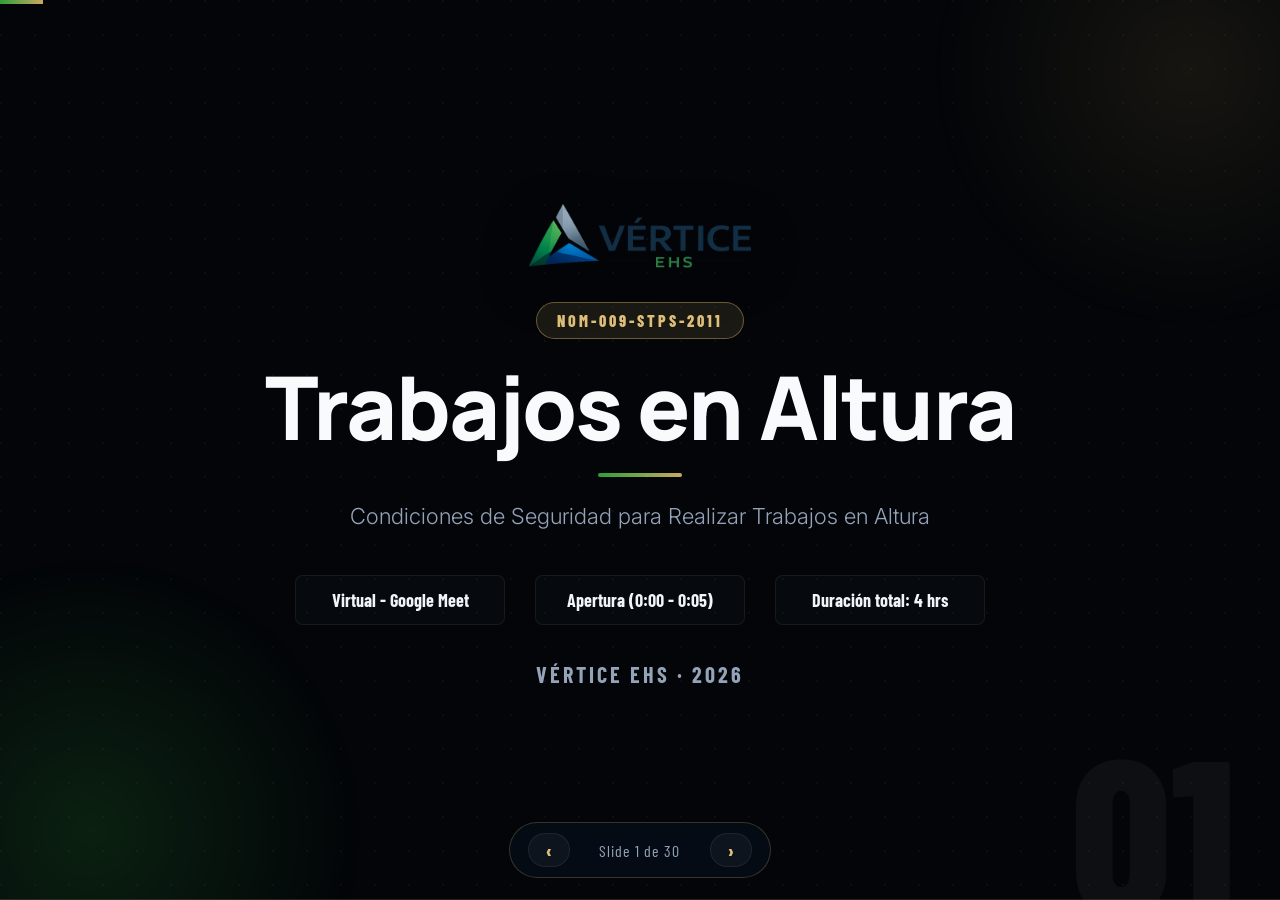
==== index.html @ 150cdebd "Add index.html for root URL redirection" ====
<!DOCTYPE html>
<html lang="es">
<head>
  <meta charset="utf-8">
  <title>Trabajo en Alturas (NOM-009-STPS-2011) - Vértice EHS</title>
  <meta http-equiv="refresh" content="0; url=HUB_CAPACITACION_EHS/DIA_1_TRABAJO_ALTURAS/presentacion_dia1.html">
  <style>
    body {
      background: #080f1a;
      color: #fff;
      font-family: sans-serif;
      display: flex;
      justify-content: center;
      align-items: center;
      height: 100vh;
      margin: 0;
    }
    .loader-box {
      text-align: center;
      padding: 30px;
      border: 1px solid rgba(255, 255, 255, 0.08);
      background: rgba(18, 37, 67, 0.4);
      border-radius: 12px;
      max-width: 500px;
    }
    a {
      color: #dfc07a;
      text-decoration: none;
      font-weight: bold;
    }
    a:hover {
      text-decoration: underline;
    }
  </style>
</head>
<body>
  <div class="loader-box">
    <h2 style="margin-bottom: 12px; font-weight: normal; color: #dfc07a;">Vértice EHS Academy</h2>
    <p>Redireccionando a la presentación de Trabajo en Alturas...</p>
    <p style="font-size: 0.9rem; margin-top: 20px; color: #8fa3bc;">Si no se redirige automáticamente, haga <a href="HUB_CAPACITACION_EHS/DIA_1_TRABAJO_ALTURAS/presentacion_dia1.html">clic aquí para ingresar</a>.</p>
  </div>
</body>
</html>
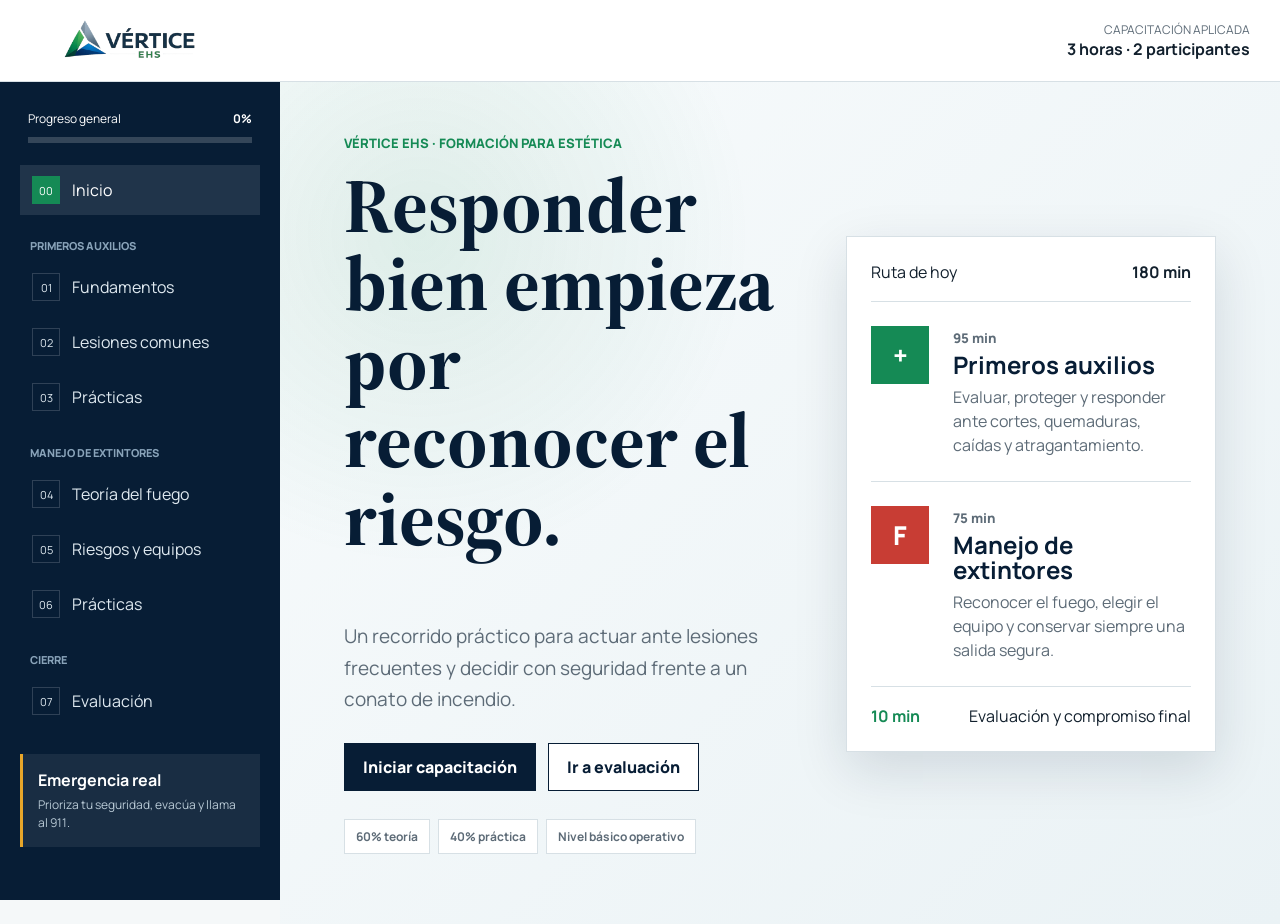
==== commit e2a1f744: "Replace alturas course with salon safety training" ====
--- a/index.html
+++ b/index.html
@@ -1,43 +1,219 @@
-<!DOCTYPE html>
-<html lang="es">
+<!doctype html>
+<html lang="es-MX">
 <head>
   <meta charset="utf-8">
-  <title>Trabajo en Alturas (NOM-009-STPS-2011) - Vértice EHS</title>
-  <meta http-equiv="refresh" content="0; url=HUB_CAPACITACION_EHS/DIA_1_TRABAJO_ALTURAS/presentacion_dia1.html">
-  <style>
-    body {
-      background: #080f1a;
-      color: #fff;
-      font-family: sans-serif;
-      display: flex;
-      justify-content: center;
-      align-items: center;
-      height: 100vh;
-      margin: 0;
-    }
-    .loader-box {
-      text-align: center;
-      padding: 30px;
-      border: 1px solid rgba(255, 255, 255, 0.08);
-      background: rgba(18, 37, 67, 0.4);
-      border-radius: 12px;
-      max-width: 500px;
-    }
-    a {
-      color: #dfc07a;
-      text-decoration: none;
-      font-weight: bold;
-    }
-    a:hover {
-      text-decoration: underline;
-    }
-  </style>
+  <meta name="viewport" content="width=device-width, initial-scale=1">
+  <meta name="theme-color" content="#071d35">
+  <title>Vértice EHS | Primeros Auxilios y Manejo de Extintores</title>
+  <meta name="description" content="Hub de capacitación Vértice EHS para primeros auxilios y manejo de extintores en una estética.">
+  <link rel="preconnect" href="https://fonts.googleapis.com">
+  <link rel="preconnect" href="https://fonts.gstatic.com" crossorigin>
+  <link href="https://fonts.googleapis.com/css2?family=Manrope:wght@400;500;600;700;800&family=Source+Serif+4:opsz,wght@8..60,600;8..60,700&display=swap" rel="stylesheet">
+  <link rel="stylesheet" href="styles.css">
 </head>
 <body>
-  <div class="loader-box">
-    <h2 style="margin-bottom: 12px; font-weight: normal; color: #dfc07a;">Vértice EHS Academy</h2>
-    <p>Redireccionando a la presentación de Trabajo en Alturas...</p>
-    <p style="font-size: 0.9rem; margin-top: 20px; color: #8fa3bc;">Si no se redirige automáticamente, haga <a href="HUB_CAPACITACION_EHS/DIA_1_TRABAJO_ALTURAS/presentacion_dia1.html">clic aquí para ingresar</a>.</p>
+  <header class="topbar">
+    <a class="brand" href="#inicio" aria-label="Vértice EHS, inicio">
+      <img src="assets/vertice-ehs-logo.png" alt="Vértice EHS">
+    </a>
+    <div class="session-meta">
+      <span>Capacitación aplicada</span>
+      <strong>3 horas · 2 participantes</strong>
+    </div>
+    <button class="menu-toggle" type="button" aria-label="Abrir menú" aria-expanded="false">☰</button>
+  </header>
+
+  <div class="app-shell">
+    <aside class="course-nav" aria-label="Navegación del curso">
+      <div class="nav-progress">
+        <div><span>Progreso general</span><strong id="progressText">0%</strong></div>
+        <div class="progress-track"><span id="progressBar"></span></div>
+      </div>
+      <nav>
+        <button class="nav-link active" data-target="inicio"><span>00</span>Inicio</button>
+        <p>Primeros auxilios</p>
+        <button class="nav-link" data-target="pa-fundamentos"><span>01</span>Fundamentos</button>
+        <button class="nav-link" data-target="pa-lesiones"><span>02</span>Lesiones comunes</button>
+        <button class="nav-link" data-target="pa-practicas"><span>03</span>Prácticas</button>
+        <p>Manejo de extintores</p>
+        <button class="nav-link" data-target="ex-teoria"><span>04</span>Teoría del fuego</button>
+        <button class="nav-link" data-target="ex-riesgos"><span>05</span>Riesgos y equipos</button>
+        <button class="nav-link" data-target="ex-practicas"><span>06</span>Prácticas</button>
+        <p>Cierre</p>
+        <button class="nav-link" data-target="evaluacion"><span>07</span>Evaluación</button>
+      </nav>
+      <div class="emergency-note"><b>Emergencia real</b><span>Prioriza tu seguridad, evacúa y llama al 911.</span></div>
+    </aside>
+
+    <main>
+      <section id="inicio" class="view active hero-view">
+        <div class="hero-copy">
+          <p class="kicker">Vértice EHS · Formación para estética</p>
+          <h1>Responder bien empieza por reconocer el riesgo.</h1>
+          <p class="lead">Un recorrido práctico para actuar ante lesiones frecuentes y decidir con seguridad frente a un conato de incendio.</p>
+          <div class="hero-actions">
+            <button class="primary" data-target="pa-fundamentos">Iniciar capacitación</button>
+            <button class="secondary" data-target="evaluacion">Ir a evaluación</button>
+          </div>
+          <div class="audience-line"><span>60% teoría</span><span>40% práctica</span><span>Nivel básico operativo</span></div>
+        </div>
+        <div class="route-board" aria-label="Ruta de capacitación">
+          <div class="route-head"><span>Ruta de hoy</span><strong>180 min</strong></div>
+          <article class="route pa-route">
+            <div class="route-icon">+</div>
+            <div><small>95 min</small><h2>Primeros auxilios</h2><p>Evaluar, proteger y responder ante cortes, quemaduras, caídas y atragantamiento.</p></div>
+          </article>
+          <article class="route fire-route">
+            <div class="route-icon">F</div>
+            <div><small>75 min</small><h2>Manejo de extintores</h2><p>Reconocer el fuego, elegir el equipo y conservar siempre una salida segura.</p></div>
+          </article>
+          <div class="route-close"><b>10 min</b><span>Evaluación y compromiso final</span></div>
+        </div>
+      </section>
+
+      <section id="pa-fundamentos" class="view">
+        <header class="section-title"><p>Módulo 01 · 35 min</p><h2>Fundamentos y evaluación inicial</h2><span>La prioridad no es “hacer mucho”; es evitar que la situación empeore.</span></header>
+        <div class="principle-grid">
+          <article><b>P</b><h3>Proteger</h3><p>Observa electricidad, químicos, vidrio, calor y tránsito de personas antes de acercarte.</p></article>
+          <article><b>A</b><h3>Avisar</h3><p>Pide apoyo, asigna a alguien la llamada al 911 y da ubicación, estado y riesgos.</p></article>
+          <article><b>S</b><h3>Socorrer</h3><p>Actúa dentro de tu capacitación: controla sangrado, tranquiliza y vigila cambios.</p></article>
+        </div>
+        <div class="content-split">
+          <article class="lesson-panel">
+            <h3>Evaluación primaria</h3>
+            <ol class="decision-list">
+              <li><span>1</span><div><b>¿La escena es segura?</b><p>No te conviertas en otra víctima.</p></div></li>
+              <li><span>2</span><div><b>¿Responde?</b><p>Habla fuerte, identifica cambios en conciencia.</p></div></li>
+              <li><span>3</span><div><b>¿Respira normalmente?</b><p>Si no respira o solo jadea, activa 911 y RCP si estás capacitado.</p></div></li>
+              <li><span>4</span><div><b>¿Hay sangrado grave?</b><p>Presión directa con material limpio y apoyo inmediato.</p></div></li>
+            </ol>
+          </article>
+          <article class="salon-map">
+            <div class="map-label">Estética · mapa de riesgos</div>
+            <button class="risk-dot r1" data-tip="Tijeras y navajas: cortes y sangrado.">1</button>
+            <button class="risk-dot r2" data-tip="Plancha, secadora y cera: quemaduras térmicas.">2</button>
+            <button class="risk-dot r3" data-tip="Tintes y productos: irritación o salpicadura química.">3</button>
+            <button class="risk-dot r4" data-tip="Cables y piso húmedo: caída y contacto eléctrico.">4</button>
+            <div class="salon-scene"><span class="mirror"></span><span class="chair"></span><span class="counter"></span><span class="dryer"></span></div>
+            <p id="riskTip">Selecciona un punto para revisar el riesgo.</p>
+          </article>
+        </div>
+        <div class="red-flag"><strong>Llama al 911</strong><span>Dificultad respiratoria, pérdida de conciencia, sangrado que no cede, dolor intenso, convulsiones o quemadura extensa/profunda.</span></div>
+      </section>
+
+      <section id="pa-lesiones" class="view">
+        <header class="section-title"><p>Módulo 02 · 30 min</p><h2>Lesiones comunes en una estética</h2><span>Protocolos cortos, seguros y fáciles de recordar.</span></header>
+        <div class="scenario-tabs" role="tablist">
+          <button class="scenario-tab active" data-scenario="corte">Corte</button>
+          <button class="scenario-tab" data-scenario="quemadura">Quemadura</button>
+          <button class="scenario-tab" data-scenario="quimico">Salpicadura</button>
+          <button class="scenario-tab" data-scenario="caida">Caída</button>
+        </div>
+        <article class="scenario-detail" id="scenarioDetail"></article>
+        <div class="two-columns">
+          <article class="kit-panel">
+            <h3>Botiquín mínimo recomendado</h3>
+            <div class="kit-list">
+              <label><input type="checkbox" data-progress="kit1"> Guantes desechables</label>
+              <label><input type="checkbox" data-progress="kit2"> Gasas estériles y vendas</label>
+              <label><input type="checkbox" data-progress="kit3"> Cinta médica y apósitos</label>
+              <label><input type="checkbox" data-progress="kit4"> Solución salina / lavaojos</label>
+              <label><input type="checkbox" data-progress="kit5"> Tijeras de punta roma</label>
+              <label><input type="checkbox" data-progress="kit6"> Barrera para RCP y directorio de emergencias</label>
+            </div>
+          </article>
+          <article class="dont-panel"><h3>Evita estas acciones</h3><ul><li>Hielo directo, mantequilla, pasta dental o pomadas caseras en quemaduras.</li><li>Retirar objetos incrustados o limpiar una herida profunda.</li><li>Dar alimentos o bebidas a una persona inconsciente.</li><li>Mover a alguien tras una caída fuerte si hay dolor de cuello o espalda.</li></ul></article>
+        </div>
+      </section>
+
+      <section id="pa-practicas" class="view">
+        <header class="section-title"><p>Módulo 03 · 30 min</p><h2>Prácticas de primeros auxilios</h2><span>Una participante ejecuta; la otra observa con el checklist. Después intercambian roles.</span></header>
+        <div class="sim-grid">
+          <article class="sim-card">
+            <div class="sim-heading"><span>Práctica 1</span><h3>Atragantamiento consciente</h3></div>
+            <div class="heimlich-visual"><div class="figure rescuer"></div><div class="figure victim"></div><div class="thrust" id="thrust"></div></div>
+            <div class="ordered-actions" data-sequence="choking">
+              <button data-step="1">Confirmar que no puede hablar, toser o respirar</button>
+              <button data-step="2">Pedir ayuda y activar el 911</button>
+              <button data-step="3">Aplicar golpes interescapulares según protocolo</button>
+              <button data-step="4">Aplicar compresiones abdominales hacia adentro y arriba</button>
+            </div>
+            <p class="feedback" id="chokingFeedback">Selecciona el primer paso.</p>
+          </article>
+          <article class="sim-card">
+            <div class="sim-heading"><span>Práctica 2</span><h3>Control de sangrado y vendaje</h3></div>
+            <div class="bandage-visual"><div class="arm"><i></i><span></span><span></span><span></span></div></div>
+            <div class="ordered-actions" data-sequence="bandage">
+              <button data-step="1">Higiene de manos y guantes</button>
+              <button data-step="2">Presión directa con gasa limpia</button>
+              <button data-step="3">Fijar la gasa sin apretar demasiado</button>
+              <button data-step="4">Revisar color, temperatura y sensibilidad</button>
+            </div>
+            <p class="feedback" id="bandageFeedback">Completa la secuencia correcta.</p>
+          </article>
+        </div>
+      </section>
+
+      <section id="ex-teoria" class="view">
+        <header class="section-title"><p>Módulo 04 · 25 min</p><h2>Teoría del fuego y clases</h2><span>Para apagar un conato debes retirar al menos uno de los elementos que mantienen el fuego.</span></header>
+        <div class="fire-theory">
+          <div class="fire-triangle"><span class="ft heat">Calor</span><span class="ft fuel">Combustible</span><span class="ft oxygen">Oxígeno</span><b>FUEGO</b></div>
+          <article class="theory-copy"><h3>¿Conato o incendio?</h3><p><b>Conato:</b> fuego inicial, pequeño y contenido, con salida libre y extintor disponible.</p><p><b>Incendio:</b> crece, produce humo intenso, alcanza techo/paredes o bloquea la salida. En ese punto se evacúa; no se combate.</p><div class="stop-rule">Si dudas, evacúa.</div></article>
+        </div>
+        <div class="class-grid">
+          <article><b>A</b><h3>Sólidos</h3><p>Papel, cartón, textiles, cabello.</p><span>PQS ABC</span></article>
+          <article><b>B</b><h3>Líquidos</h3><p>Alcohol, acetona, aerosoles.</p><span>PQS ABC o CO₂</span></article>
+          <article><b>C</b><h3>Eléctrico</h3><p>Secadora, plancha, contactos.</p><span>CO₂ o PQS ABC</span></article>
+          <article><b>K</b><h3>Aceites</h3><p>Aceites o grasas de cocina.</p><span>Clase K</span></article>
+        </div>
+      </section>
+
+      <section id="ex-riesgos" class="view">
+        <header class="section-title"><p>Módulo 05 · 25 min</p><h2>Determinación del riesgo y equipos</h2><span>La mejor respuesta contra incendio ocurre antes de que exista una llama.</span></header>
+        <div class="risk-matrix">
+          <article class="matrix-item high"><span>Alto</span><h3>Multicontacto saturado</h3><p>Calor, chispas y equipos de alta demanda conectados juntos.</p></article>
+          <article class="matrix-item high"><span>Alto</span><h3>Aerosol cerca de calor</h3><p>Envases presurizados junto a planchas, secadoras o flama.</p></article>
+          <article class="matrix-item medium"><span>Medio</span><h3>Alcohol y acetona abiertos</h3><p>Vapores inflamables, derrames y almacenamiento sin control.</p></article>
+          <article class="matrix-item medium"><span>Medio</span><h3>Toallas y cabello acumulado</h3><p>Carga combustible cerca de equipos calientes.</p></article>
+        </div>
+        <div class="equipment-panel">
+          <div class="extinguisher-shape"><span>ABC</span></div>
+          <div><p class="kicker">Equipo recomendado para el local</p><h3>Extintor PQS tipo ABC, accesible y señalizado</h3><ul><li>Ubicado cerca de una salida, sin obstáculos.</li><li>Manómetro en zona operable y sello intacto.</li><li>Revisión visual mensual y mantenimiento por proveedor autorizado.</li><li>CO₂ puede complementar para equipo eléctrico, según evaluación.</li></ul></div>
+        </div>
+      </section>
+
+      <section id="ex-practicas" class="view">
+        <header class="section-title"><p>Módulo 06 · 25 min</p><h2>Prácticas de manejo de extintores</h2><span>Primero decide si debes combatir. Después aplica PASS con la salida siempre detrás de ti.</span></header>
+        <div class="fire-practice">
+          <aside class="scenario-picker"><h3>Selecciona el fuego</h3><button class="fire-choice active" data-fire="paper">Toallas y papel</button><button class="fire-choice" data-fire="solvent">Alcohol o acetona</button><button class="fire-choice" data-fire="electric">Secadora energizada</button><button class="fire-choice" data-fire="large">Fuego creciendo y humo</button></aside>
+          <div class="fire-simulator">
+            <div class="wind-control"><div><small>Dirección de aire</small><strong id="windLabel">Hacia la derecha</strong></div><button id="rotateWind" aria-label="Cambiar dirección del aire"><span id="windArrow">→</span></button></div>
+            <div class="fire-scene"><div class="exit">SALIDA</div><div class="operator"></div><div class="spray" id="spray"></div><div class="flame" id="flame"></div></div>
+            <div class="decision-output"><div><small>Decisión</small><strong id="fireDecision">Puede combatirse si es pequeño</strong></div><div><small>Equipo</small><strong id="fireEquipment">PQS ABC</strong></div></div>
+            <p id="fireAdvice">Mantén la salida detrás de ti y apunta a la base.</p>
+            <div class="pass-actions" data-sequence="pass"><button data-step="1">P · Quitar seguro</button><button data-step="2">A · Apuntar a la base</button><button data-step="3">S · Presionar manija</button><button data-step="4">S · Barrer lateralmente</button></div>
+          </div>
+        </div>
+      </section>
+
+      <section id="evaluacion" class="view">
+        <header class="section-title"><p>Módulo 07 · 10 min</p><h2>Evaluación y cierre</h2><span>Ambas participantes deben responder y demostrar las prácticas.</span></header>
+        <div class="evaluation-grid">
+          <form id="quizForm" class="quiz">
+            <label>Participante 1<input type="text" name="p1" placeholder="Nombre completo"></label>
+            <label>Participante 2<input type="text" name="p2" placeholder="Nombre completo"></label>
+            <fieldset><legend>1. Una clienta no puede hablar ni toser. ¿Qué corresponde?</legend><label><input type="radio" name="q1" value="0"> Dar agua y esperar</label><label><input type="radio" name="q1" value="1"> Pedir ayuda, activar 911 y aplicar protocolo de atragantamiento</label></fieldset>
+            <fieldset><legend>2. ¿Qué se usa en una secadora energizada?</legend><label><input type="radio" name="q2" value="1"> CO₂ o PQS ABC; nunca agua</label><label><input type="radio" name="q2" value="0"> Agua directa a la conexión</label></fieldset>
+            <fieldset><legend>3. ¿Cuándo no debe combatirse el fuego?</legend><label><input type="radio" name="q3" value="0"> Cuando el extintor está cerca</label><label><input type="radio" name="q3" value="1"> Cuando crece, hay humo intenso o la salida no está libre</label></fieldset>
+            <fieldset><legend>4. ¿Qué se hace primero ante una cortadura?</legend><label><input type="radio" name="q4" value="1"> Protegerse y aplicar presión directa con material limpio</label><label><input type="radio" name="q4" value="0"> Aplicar alcohol dentro de la herida</label></fieldset>
+            <button class="primary" type="submit">Calcular resultado</button>
+          </form>
+          <aside class="result-card"><img src="assets/vertice-ehs-logo.png" alt="Vértice EHS"><small>Resultado del equipo</small><strong id="scoreText">Pendiente</strong><p id="scoreMessage">Completen la evaluación y las demostraciones prácticas.</p><div class="final-checks"><label><input type="checkbox" data-progress="final1"> Heimlich practicado</label><label><input type="checkbox" data-progress="final2"> Vendaje practicado</label><label><input type="checkbox" data-progress="final3"> Extintor identificado</label><label><input type="checkbox" data-progress="final4"> PASS demostrado</label></div></aside>
+        </div>
+        <footer class="sources"><b>Referencias base</b><span>NOM-002-STPS-2010 · NOM-030-STPS-2009 · American Red Cross · NFPA 10 · OSHA</span><p>Capacitación básica interna. No sustituye certificación de RCP, atención médica ni entrenamiento de brigadas.</p></footer>
+      </section>
+    </main>
   </div>
+  <script src="app.js"></script>
 </body>
 </html>
--- a/styles.css
+++ b/styles.css
@@ -0,0 +1,228 @@
+:root{--navy:#071d35;--blue:#006bb1;--green:#158a55;--ice:#eef5f7;--white:#fff;--ink:#12202d;--muted:#5d6b77;--line:#d7e0e5;--red:#c83d34;--amber:#e7a62a;--shadow:0 18px 50px rgba(7,29,53,.13)}
+
+*{box-sizing:border-box}
+html{scroll-behavior:smooth}
+body{margin:0;background:#f5f8f9;color:var(--ink);font-family:Manrope,sans-serif}
+button,input{font:inherit}
+button{cursor:pointer}
+button:focus-visible,input:focus-visible{outline:3px solid rgba(0,107,177,.35);outline-offset:2px}
+.topbar{position:sticky;top:0;z-index:20;height:82px;display:flex;align-items:center;gap:28px;padding:12px 30px;background:rgba(255,255,255,.94);border-bottom:1px solid var(--line);backdrop-filter:blur(16px)}
+.brand img{display:block;width:205px;height:58px;object-fit:contain}
+.session-meta{margin-left:auto;text-align:right}
+.session-meta span,.session-meta strong{display:block}
+.session-meta span{color:var(--muted);font-size:12px;text-transform:uppercase}
+.menu-toggle{display:none;width:44px;height:44px;border:1px solid var(--line);background:white;color:var(--navy);font-size:22px}
+.app-shell{display:grid;grid-template-columns:280px minmax(0,1fr);min-height:calc(100vh - 82px)}
+.course-nav{position:sticky;top:82px;height:calc(100vh - 82px);padding:24px 20px;background:var(--navy);color:white;overflow-y:auto}
+.nav-progress{padding:4px 8px 22px}
+.nav-progress>div:first-child{display:flex;justify-content:space-between;font-size:12px}
+.progress-track{height:6px;margin-top:10px;background:rgba(255,255,255,.18);overflow:hidden}
+.progress-track span{display:block;width:0;height:100%;background:#2bc178;transition:width .35s ease}
+.course-nav nav{display:grid;gap:5px}
+.course-nav nav p{margin:18px 10px 4px;color:#89a3b9;font-size:11px;font-weight:800;text-transform:uppercase}
+.nav-link{display:flex;align-items:center;gap:12px;width:100%;padding:11px 12px;border:0;background:transparent;color:#dfe9f0;text-align:left;transition:.25s ease}
+.nav-link span{display:grid;width:28px;height:28px;place-items:center;border:1px solid rgba(255,255,255,.16);font-size:11px}
+.nav-link:hover,.nav-link.active{background:rgba(255,255,255,.1);color:#fff}
+.nav-link.active span{background:var(--green);border-color:var(--green)}
+.emergency-note{margin-top:28px;padding:15px;border-left:3px solid var(--amber);background:rgba(255,255,255,.07)}
+.emergency-note b,.emergency-note span{display:block}
+.emergency-note span{margin-top:5px;color:#b8c9d5;font-size:12px;line-height:1.5}
+main{min-width:0}
+.view{display:none;min-height:calc(100vh - 82px);padding:52px clamp(24px,5vw,76px) 70px}
+.view.active{display:block;animation:reveal .35s ease both}
+@keyframes reveal{from{opacity:0;transform:translateY(10px)}
+}
+.hero-view.active{display:grid;grid-template-columns:minmax(0,1fr) minmax(370px,.82fr);align-items:center;gap:60px;background:radial-gradient(circle at 14% 18%,rgba(21,138,85,.11),transparent 30%),linear-gradient(135deg,#f8fbfc,#eaf2f5)}
+.kicker,.section-title p{margin:0 0 14px;color:var(--green);font-size:13px;font-weight:800;text-transform:uppercase}
+h1,h2,h3,p{margin-top:0}
+h1,h2{font-family:"Source Serif 4",serif;color:var(--navy);line-height:1.02}
+h1{max-width:760px;font-size:clamp(48px,6vw,82px)}
+h2{font-size:clamp(36px,4.8vw,60px)}
+h3{font-size:21px}
+.lead{max-width:680px;color:var(--muted);font-size:19px;line-height:1.65}
+.hero-actions{display:flex;gap:12px;margin:28px 0}
+.primary,.secondary{min-height:48px;padding:12px 18px;border:1px solid var(--navy);font-weight:800}
+.primary{background:var(--navy);color:white}
+.secondary{background:white;color:var(--navy)}
+.audience-line{display:flex;flex-wrap:wrap;gap:8px}
+.audience-line span{padding:8px 11px;background:white;border:1px solid var(--line);color:var(--muted);font-size:12px;font-weight:700}
+.route-board{padding:24px;background:white;border:1px solid var(--line);box-shadow:var(--shadow)}
+.route-head,.route-close{display:flex;align-items:center;justify-content:space-between}
+.route-head{padding-bottom:18px;border-bottom:1px solid var(--line)}
+.route{display:grid;grid-template-columns:64px 1fr;gap:18px;padding:24px 0;border-bottom:1px solid var(--line)}
+.route-icon{display:grid;width:58px;height:58px;place-items:center;color:white;background:var(--green);font-size:26px;font-weight:800}
+.fire-route .route-icon{background:var(--red)}
+.route small{color:var(--muted);font-weight:800}
+.route h2{margin:5px 0 8px;font-family:Manrope,sans-serif;font-size:24px}
+.route p{margin:0;color:var(--muted);line-height:1.5}
+.route-close{padding-top:18px}
+.route-close b{color:var(--green)}
+.section-title{max-width:930px;margin-bottom:34px}
+.section-title h2{margin-bottom:14px}
+.section-title span{color:var(--muted);font-size:17px;line-height:1.6}
+.principle-grid,.class-grid,.risk-matrix{display:grid;grid-template-columns:repeat(3,1fr);gap:16px}
+.principle-grid article,.class-grid article,.matrix-item,.lesson-panel,.salon-map,.kit-panel,.dont-panel,.sim-card,.theory-copy,.equipment-panel,.scenario-detail,.quiz,.result-card,.scenario-picker,.fire-simulator{background:white;border:1px solid var(--line);box-shadow:0 10px 30px rgba(7,29,53,.07)}
+.principle-grid article{padding:24px}
+.principle-grid article>b{display:grid;width:42px;height:42px;place-items:center;background:var(--green);color:white;font-size:20px}
+.principle-grid h3{margin:18px 0 7px}
+.principle-grid p,.lesson-panel p,.scenario-detail p,.kit-panel,.dont-panel,.theory-copy p,.matrix-item p,.equipment-panel li,.feedback,#fireAdvice{color:var(--muted);line-height:1.55}
+.content-split,.two-columns,.fire-theory,.equipment-panel,.evaluation-grid{display:grid;grid-template-columns:1fr 1fr;gap:22px;margin-top:22px}
+.lesson-panel,.salon-map,.kit-panel,.dont-panel,.theory-copy,.scenario-detail,.quiz,.result-card,.scenario-picker,.fire-simulator{padding:24px}
+.decision-list{display:grid;gap:14px;padding:0;list-style:none}
+.decision-list li{display:grid;grid-template-columns:36px 1fr;gap:12px}
+.decision-list li>span{display:grid;width:32px;height:32px;place-items:center;border:1px solid var(--line);color:var(--green);font-weight:800}
+.decision-list p{margin:3px 0 0}
+.salon-map{position:relative;min-height:430px;overflow:hidden;background:#dce8eb}
+.map-label{position:absolute;left:18px;top:18px;z-index:2;padding:9px 12px;background:var(--navy);color:white;font-weight:800}
+.salon-scene .mirror{position:absolute;right:12%;top:16%;width:32%;height:38%;border:10px solid #9aabb5;background:#edf7f8}
+.chair{position:absolute;left:36%;bottom:20%;width:26%;height:30%;background:var(--navy);clip-path:polygon(12% 0,88% 0,100% 72%,74% 72%,68% 100%,57% 100%,56% 72%,44% 72%,42% 100%,31% 100%,24% 72%,0 72%)}
+.counter{position:absolute;left:7%;bottom:12%;width:25%;height:22%;background:#b4c7cc}
+.dryer{position:absolute;right:12%;bottom:15%;width:14%;height:20%;background:var(--red);clip-path:polygon(0 0,100% 18%,75% 50%,55% 48%,43% 100%,20% 95%,35% 42%,0 33%)}
+.risk-dot{position:absolute;z-index:3;width:38px;height:38px;border:2px solid white;border-radius:50%;background:var(--red);color:white;font-weight:800;box-shadow:0 0 0 6px rgba(200,61,52,.18)}
+.r1{left:18%;top:38%}
+.r2{right:12%;top:55%}
+.r3{left:13%;bottom:9%}
+.r4{right:36%;bottom:12%}
+.salon-map>p{position:absolute;z-index:4;right:18px;bottom:18px;left:18px;margin:0;padding:13px 15px;background:rgba(7,29,53,.94);color:white;font-size:13px}
+.red-flag{display:grid;grid-template-columns:170px 1fr;gap:20px;margin-top:22px;padding:18px 22px;background:#fff1ef;border-left:5px solid var(--red)}
+.red-flag strong{color:var(--red)}
+.scenario-tabs{display:flex;flex-wrap:wrap;gap:8px}
+.scenario-tab{padding:11px 15px;border:1px solid var(--line);background:white;color:var(--navy);font-weight:800}
+.scenario-tab.active{background:var(--navy);color:white}
+.scenario-detail{min-height:210px;margin-top:12px}
+.scenario-detail h3{color:var(--navy)}
+.protocol-steps{display:grid;grid-template-columns:repeat(4,1fr);gap:12px;margin-top:20px}
+.protocol-steps div{padding:14px;background:var(--ice)}
+.protocol-steps b{display:block;margin-bottom:5px;color:var(--green)}
+.kit-list,.final-checks{display:grid;gap:11px}
+.kit-list label,.final-checks label{display:flex;gap:10px;align-items:flex-start}
+.dont-panel{border-top:4px solid var(--red)}
+.dont-panel li{margin-bottom:11px;color:var(--muted);line-height:1.5}
+.sim-grid{display:grid;grid-template-columns:1fr 1fr;gap:22px}
+.sim-card{padding:24px}
+.sim-heading span{color:var(--green);font-size:12px;font-weight:800;text-transform:uppercase}
+.sim-heading h3{margin:6px 0}
+.heimlich-visual,.bandage-visual,.fire-scene{position:relative;height:240px;margin:18px 0;overflow:hidden;background:var(--ice);border:1px solid var(--line)}
+.figure{position:absolute;bottom:26px;width:90px;height:135px;border-radius:42px 42px 12px 12px;border:3px solid var(--navy)}
+.figure:before{content:"";position:absolute;left:20px;top:-47px;width:44px;height:44px;border:3px solid var(--navy);border-radius:50%;background:#e5b99a}
+.rescuer{left:34%;background:var(--green)}
+.victim{left:48%;background:var(--blue)}
+.thrust{position:absolute;left:50%;top:48%;width:78px;height:16px;background:var(--amber);opacity:0;transform:rotate(-28deg)}
+.thrust.animate{animation:thrust .65s ease 4}
+@keyframes thrust{50%{opacity:1;transform:translate(20px,-18px) rotate(-28deg)}
+}
+.arm{position:absolute;left:50%;top:50%;width:72%;height:74px;border:3px solid var(--navy);border-radius:40px;background:#e5b99a;transform:translate(-50%,-50%) rotate(-6deg)}
+.arm i{position:absolute;left:48%;top:23px;width:25px;height:25px;background:var(--red);transform:rotate(45deg)}
+.arm span{position:absolute;top:4px;width:20px;height:62px;background:rgba(21,138,85,.65);opacity:0;transform:rotate(17deg)}
+.arm span:nth-of-type(1){left:40%}
+.arm span:nth-of-type(2){left:51%}
+.arm span:nth-of-type(3){left:62%}
+.arm span.show{opacity:1}
+.ordered-actions,.pass-actions{display:grid;gap:9px}
+.ordered-actions button,.pass-actions button{padding:11px 13px;border:1px solid var(--line);background:white;color:var(--navy);text-align:left}
+.ordered-actions button.done,.pass-actions button.done{border-color:var(--green);background:#e8f6ee;color:#0b6840}
+.ordered-actions button.wrong{border-color:var(--red);background:#fff1ef}
+.feedback{margin:14px 0 0;font-size:13px}
+.fire-theory{align-items:center}
+.fire-triangle{position:relative;min-height:400px;background:linear-gradient(145deg,#102d49,#071d35);clip-path:polygon(50% 3%,97% 94%,3% 94%);color:white}
+.fire-triangle b{position:absolute;left:50%;top:57%;transform:translate(-50%,-50%);font-size:28px}
+.ft{position:absolute;font-weight:800}
+.heat{left:50%;top:12%;transform:translateX(-50%)}
+.fuel{left:12%;bottom:10%}
+.oxygen{right:10%;bottom:10%}
+.stop-rule{margin-top:18px;padding:14px;background:#fff1ef;color:var(--red);font-weight:800}
+.class-grid{grid-template-columns:repeat(4,1fr);margin-top:24px}
+.class-grid article{padding:22px;border-top:5px solid var(--green)}
+.class-grid article>b{font-family:"Source Serif 4",serif;color:var(--navy);font-size:50px}
+.class-grid h3{margin:0 0 6px}
+.class-grid p{min-height:46px;color:var(--muted)}
+.class-grid span{font-size:12px;font-weight:800;color:var(--green)}
+.risk-matrix{grid-template-columns:repeat(2,1fr)}
+.matrix-item{padding:22px;border-left:5px solid var(--amber)}
+.matrix-item.high{border-left-color:var(--red)}
+.matrix-item>span{color:var(--red);font-size:11px;font-weight:800;text-transform:uppercase}
+.matrix-item h3{margin:8px 0}
+.equipment-panel{grid-template-columns:210px 1fr;align-items:center}
+.extinguisher-shape{position:relative;width:120px;height:230px;margin:auto;border-radius:40px 40px 18px 18px;background:var(--red);box-shadow:inset -18px 0 0 rgba(0,0,0,.1)}
+.extinguisher-shape:before{content:"";position:absolute;left:38px;top:-24px;width:44px;height:34px;background:var(--navy)}
+.extinguisher-shape span{position:absolute;left:50%;top:46%;transform:translate(-50%,-50%);padding:9px;background:white;color:var(--red);font-weight:800}
+.fire-practice{display:grid;grid-template-columns:250px 1fr;gap:20px}
+.scenario-picker{align-self:start;display:grid;gap:9px}
+.scenario-picker button{padding:12px;border:1px solid var(--line);background:white;color:var(--navy);text-align:left}
+.scenario-picker button.active{background:var(--navy);color:white}
+.wind-control,.decision-output{display:flex;justify-content:space-between;align-items:center;gap:18px}
+.wind-control small,.decision-output small{display:block;color:var(--muted);font-size:11px;text-transform:uppercase}
+.wind-control button{display:grid;width:52px;height:52px;place-items:center;border:0;background:var(--amber);font-size:28px}
+.fire-scene{height:300px;background:linear-gradient(#dde8eb 70%,#b6c7ca 70%)}
+.exit{position:absolute;left:16px;bottom:16px;padding:10px;background:var(--green);color:white;font-weight:800}
+.operator{position:absolute;left:30%;bottom:38px;width:44px;height:112px;background:var(--navy)}
+.operator:before{content:"";position:absolute;left:4px;top:-36px;width:36px;height:36px;border-radius:50%;background:#e5b99a}
+.operator:after{content:"";position:absolute;right:-34px;top:34px;width:48px;height:11px;background:var(--navy);transform:rotate(-8deg)}
+.flame{position:absolute;right:23%;bottom:35px;width:84px;height:125px;background:var(--red);clip-path:polygon(50% 0,76% 32%,92% 63%,75% 100%,25% 100%,8% 62%,30% 30%);box-shadow:0 0 0 16px rgba(231,166,42,.45);animation:flicker .8s ease-in-out infinite alternate}
+.flame.low{transform:scale(.7);opacity:.65}
+.flame.out{opacity:0}
+.spray{position:absolute;left:calc(30% + 58px);bottom:98px;width:0;height:40px;background:rgba(255,255,255,.75);clip-path:polygon(0 40%,100% 0,100% 100%,0 60%);transition:width .35s}
+.spray.on{width:260px}
+@keyframes flicker{to{transform:scaleX(.9) translateY(6px)}
+}
+.decision-output{display:grid;grid-template-columns:1fr 1fr;margin:16px 0}
+.decision-output>div{padding:13px;background:var(--ice)}
+.pass-actions{grid-template-columns:repeat(4,1fr)}
+.quiz{display:grid;gap:15px}
+.quiz>label{display:grid;gap:6px;font-weight:700}
+.quiz input[type=text]{min-height:44px;padding:9px 11px;border:1px solid var(--line)}
+fieldset{display:grid;gap:8px;padding:15px;border:1px solid var(--line)}
+legend{padding:0 6px;font-weight:800}
+.result-card{align-self:start;position:sticky;top:105px;border-top:5px solid var(--green)}
+.result-card img{width:180px;height:54px;object-fit:contain}
+.result-card small,.result-card strong{display:block}
+.result-card small{margin-top:28px;color:var(--muted);text-transform:uppercase}
+.result-card strong{margin:8px 0;font-family:"Source Serif 4",serif;color:var(--navy);font-size:54px}
+.sources{margin-top:30px;padding-top:20px;border-top:1px solid var(--line);color:var(--muted);font-size:12px}
+.sources b,.sources span{display:block}
+.sources p{margin-top:8px}
+.sources b{color:var(--navy)}
+@media(max-width:1050px){.app-shell{grid-template-columns:230px minmax(0,1fr)}
+.hero-view.active,.content-split,.fire-theory,.evaluation-grid{grid-template-columns:1fr}
+.class-grid{grid-template-columns:repeat(2,1fr)}
+.result-card{position:static}
+.protocol-steps{grid-template-columns:repeat(2,1fr)}
+}
+@media(max-width:760px){.topbar{height:72px;padding:9px 14px}
+.brand img{width:158px}
+.session-meta{display:none}
+.menu-toggle{display:block;margin-left:auto}
+.app-shell{display:block}
+.course-nav{position:fixed;z-index:15;top:72px;left:0;width:280px;height:calc(100vh - 72px);transform:translateX(-100%);transition:transform .3s}
+.course-nav.open{transform:translateX(0)}
+.view{min-height:calc(100vh - 72px);padding:34px 16px 60px}
+.hero-view.active,.sim-grid,.two-columns,.fire-practice,.equipment-panel{grid-template-columns:1fr}
+.principle-grid,.risk-matrix{grid-template-columns:1fr}
+.class-grid{grid-template-columns:1fr 1fr}
+.protocol-steps,.pass-actions{grid-template-columns:1fr}
+.hero-actions{flex-direction:column}
+.hero-actions button{width:100%}
+h1{font-size:44px}
+.fire-triangle{min-height:320px}
+.red-flag{grid-template-columns:1fr}
+.result-card strong{font-size:44px}
+}
+@media(prefers-reduced-motion:reduce){*{scroll-behavior:auto!important;animation:none!important;transition:none!important}
+}
+
+@media(max-width:760px){
+  html,body{width:100%;max-width:100%;overflow-x:hidden}
+  main{width:100%;max-width:100vw;overflow-x:hidden}
+  .view{min-width:0;overflow-x:hidden}
+  .hero-view.active{width:100%;max-width:100vw}
+  .hero-view.active,.sim-grid,.two-columns,.fire-practice,.equipment-panel{grid-template-columns:minmax(0,1fr)}
+  .hero-copy,.route-board,.route>div{width:100%;min-width:0;max-width:100%}
+  h1{font-size:42px;overflow-wrap:anywhere}
+  .route{grid-template-columns:48px minmax(0,1fr);gap:12px}
+  .route-icon{width:44px;height:44px}
+  .route h2{font-size:21px;overflow-wrap:anywhere}
+  .route-board{padding:18px}
+  .route-head strong{white-space:nowrap}
+}
+
+
